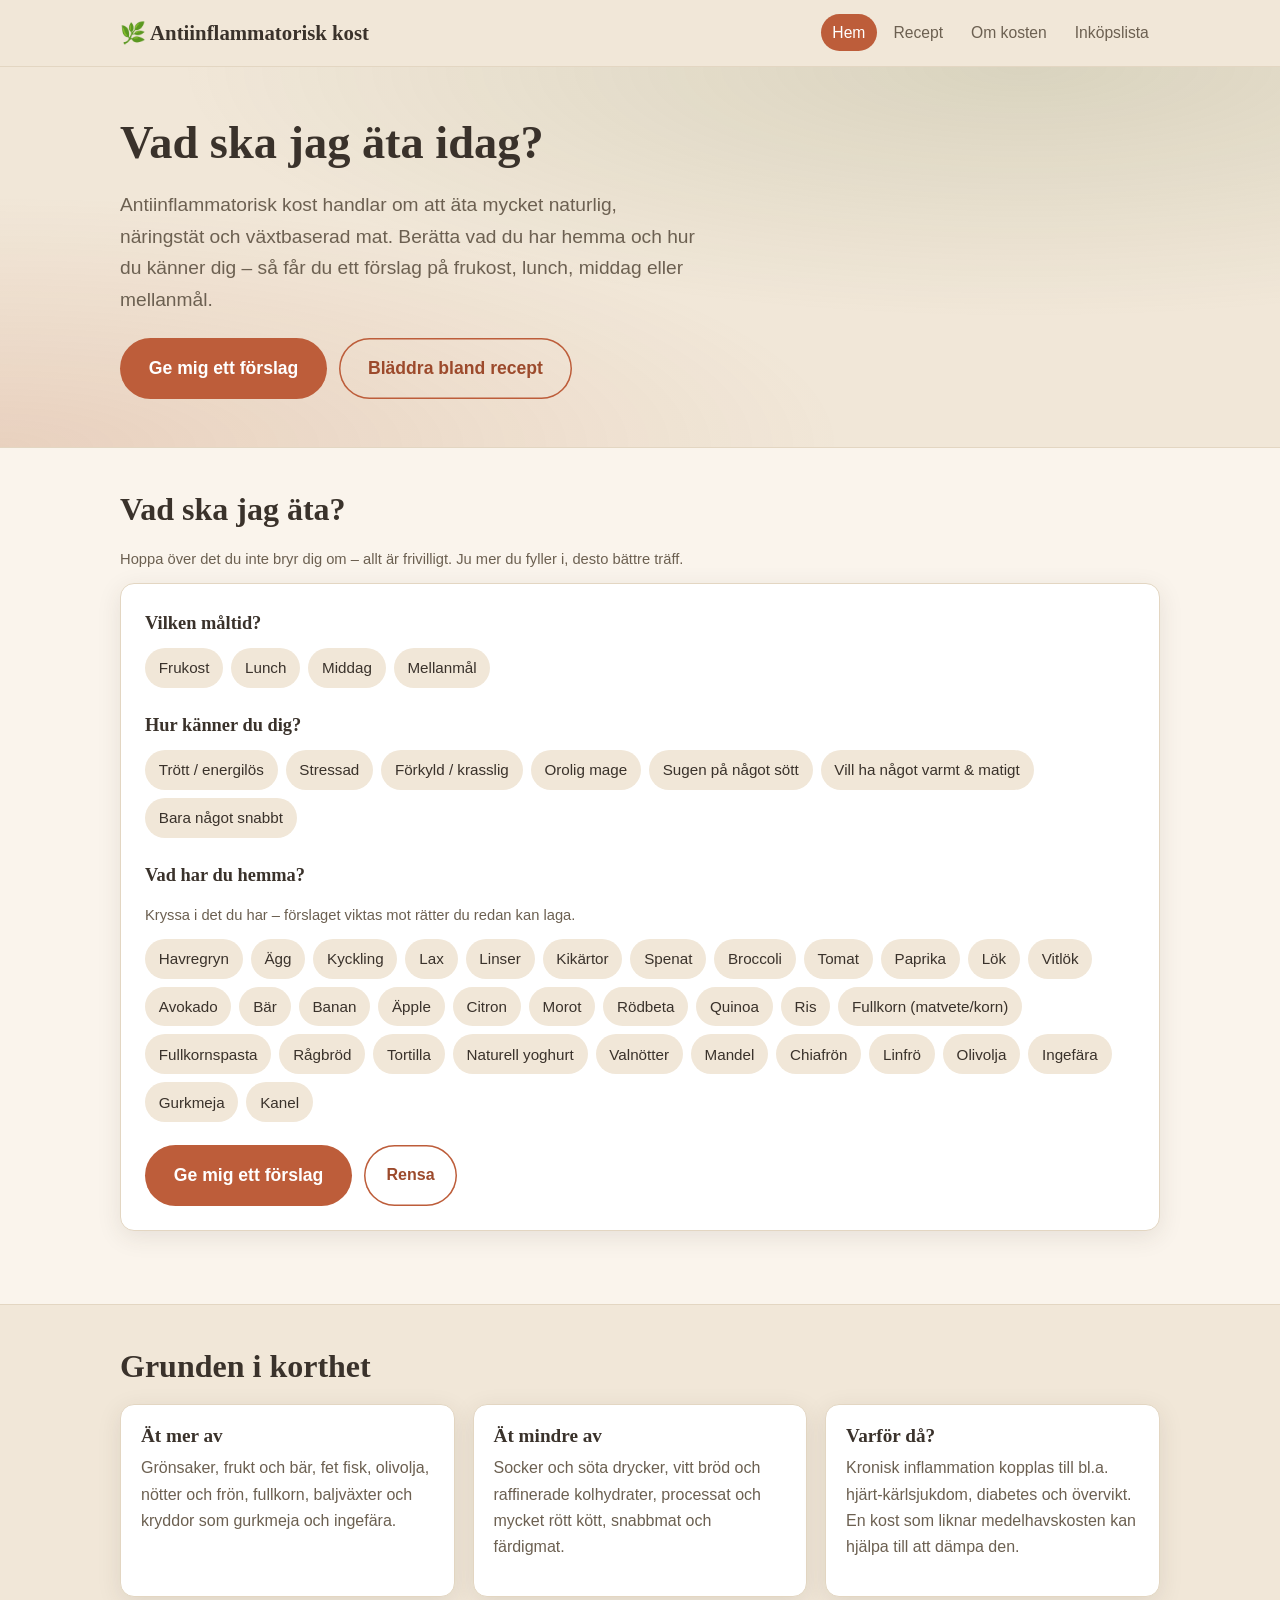
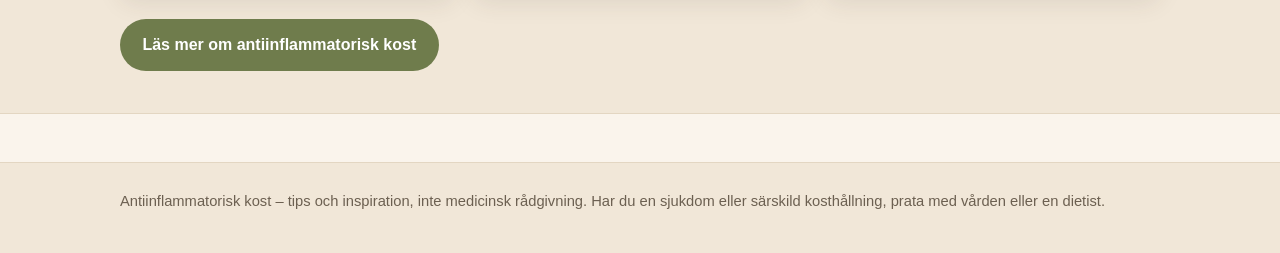
==== index.html @ 23110393 "Mängder per ingrediens + portionsväljare som räknar om allt - Recepten har nu mängd och enhet per in" ====
<!DOCTYPE html>
<html lang="sv">
<head>
  <meta charset="UTF-8">
  <meta name="viewport" content="width=device-width, initial-scale=1">
  <title>Antiinflammatorisk kost – tips på frukost, lunch, middag & mellanmål</title>
  <meta name="description" content="Kort fakta om antiinflammatorisk mat plus snabba förslag på vad du ska äta utifrån vad du har hemma och hur du känner dig.">
  <link rel="stylesheet" href="css/style.css">
</head>
<body>

  <header class="site-header">
    <div class="wrap">
      <a class="brand" href="index.html"><span class="leaf">🌿</span> Antiinflammatorisk kost</a>
      <nav class="site-nav">
        <a data-page="hem" href="index.html">Hem</a>
        <a data-page="recept" href="recept.html">Recept</a>
        <a data-page="om" href="om-kosten.html">Om kosten</a>
        <a data-page="inkop" href="inkopslista.html">Inköpslista<span data-cart-badge></span></a>
      </nav>
    </div>
  </header>

  <section class="hero">
    <div class="wrap">
      <h1>Vad ska jag äta idag?</h1>
      <p class="lead">Antiinflammatorisk kost handlar om att äta mycket naturlig, näringstät och växtbaserad mat. Berätta vad du har hemma och hur du känner dig – så får du ett förslag på frukost, lunch, middag eller mellanmål.</p>
      <div class="btn-row">
        <a class="btn btn-primary btn-lg" href="#valj">Ge mig ett förslag</a>
        <a class="btn btn-ghost btn-lg" href="recept.html">Bläddra bland recept</a>
      </div>
    </div>
  </section>

  <section class="section" id="valj">
    <div class="wrap">
      <h2 class="mt-0">Vad ska jag äta?</h2>
      <p class="help">Hoppa över det du inte bryr dig om – allt är frivilligt. Ju mer du fyller i, desto bättre träff.</p>

      <form class="picker" id="forslag-form" onsubmit="return false;">
        <fieldset>
          <legend>Vilken måltid?</legend>
          <div class="chips" id="pick-meals"></div>
        </fieldset>

        <fieldset>
          <legend>Hur känner du dig?</legend>
          <div class="chips" id="pick-moods"></div>
        </fieldset>

        <fieldset>
          <legend>Vad har du hemma?</legend>
          <p class="help">Kryssa i det du har – förslaget viktas mot rätter du redan kan laga.</p>
          <div class="chips" id="pick-foods"></div>
        </fieldset>

        <div class="btn-row">
          <button type="button" class="btn btn-primary btn-lg" id="forslag-go">Ge mig ett förslag</button>
          <button type="button" class="btn btn-ghost" id="forslag-clear">Rensa</button>
        </div>
      </form>

      <div class="result" id="forslag-result"></div>
    </div>
  </section>

  <section class="section tint">
    <div class="wrap">
      <h2 class="mt-0">Grunden i korthet</h2>
      <div class="card-grid">
        <article class="card">
          <h3>Ät mer av</h3>
          <p class="desc">Grönsaker, frukt och bär, fet fisk, olivolja, nötter och frön, fullkorn, baljväxter och kryddor som gurkmeja och ingefära.</p>
        </article>
        <article class="card">
          <h3>Ät mindre av</h3>
          <p class="desc">Socker och söta drycker, vitt bröd och raffinerade kolhydrater, processat och mycket rött kött, snabbmat och färdigmat.</p>
        </article>
        <article class="card">
          <h3>Varför då?</h3>
          <p class="desc">Kronisk inflammation kopplas till bl.a. hjärt-kärlsjukdom, diabetes och övervikt. En kost som liknar medelhavskosten kan hjälpa till att dämpa den.</p>
        </article>
      </div>
      <div class="btn-row">
        <a class="btn btn-secondary" href="om-kosten.html">Läs mer om antiinflammatorisk kost</a>
      </div>
    </div>
  </section>

  <footer class="site-footer">
    <div class="wrap">
      <p>Antiinflammatorisk kost – tips och inspiration, inte medicinsk rådgivning. Har du en sjukdom eller särskild kosthållning, prata med vården eller en dietist.</p>
    </div>
  </footer>

  <script src="data/recept.js"></script>
  <script src="js/labels.js"></script>
  <script src="js/ui.js"></script>
  <script src="js/store.js"></script>
  <script src="js/forslag.js"></script>
  <script>window.markNav("hem");</script>
</body>
</html>
---- css/style.css ----
/* ============================================================
   Antiinflammatorisk kost – stilmall
   Varm & jordnära färgpalett. Ändra färgerna i :root nedan.
   ============================================================ */

:root {
  --bg:        #faf4ec;   /* varm off-white bakgrund */
  --surface:   #ffffff;   /* kort och rutor */
  --surface-2: #f1e7d8;   /* beige accentyta */
  --ink:       #3a322b;   /* mörkbrun text */
  --ink-soft:  #6c6051;   /* dämpad text */
  --terracotta:#bd5d3a;   /* huvudaccent */
  --terracotta-dark:#9c4a2c;
  --olive:     #6f7c4c;   /* sekundär accent */
  --olive-dark:#566036;
  --line:      #e3d6c2;   /* tunna linjer */
  --shadow:    0 6px 24px rgba(58, 50, 43, 0.10);
  --radius:    14px;
  --maxw:      1080px;
  --serif: "Iowan Old Style", "Palatino Linotype", Palatino, Georgia, "Times New Roman", serif;
  --sans: -apple-system, BlinkMacSystemFont, "Segoe UI", Roboto, Helvetica, Arial, sans-serif;
}

* { box-sizing: border-box; }

html, body { margin: 0; padding: 0; }

body {
  background: var(--bg);
  color: var(--ink);
  font-family: var(--sans);
  line-height: 1.65;
  -webkit-font-smoothing: antialiased;
}

h1, h2, h3 { font-family: var(--serif); line-height: 1.2; font-weight: 600; }
h1 { font-size: clamp(2rem, 4vw, 2.9rem); margin: 0 0 .4em; }
h2 { font-size: clamp(1.5rem, 3vw, 2rem); margin: 1.8em 0 .6em; }
h3 { font-size: 1.2rem; margin: 1.4em 0 .4em; }

a { color: var(--terracotta-dark); }

p { margin: 0 0 1em; }

.wrap { max-width: var(--maxw); margin: 0 auto; padding: 0 1.25rem; }

/* ---------- Header / nav ---------- */
.site-header {
  background: var(--surface-2);
  border-bottom: 1px solid var(--line);
}
.site-header .wrap {
  display: flex; align-items: center; justify-content: space-between;
  gap: 1rem; padding-top: .9rem; padding-bottom: .9rem; flex-wrap: wrap;
}
.brand {
  font-family: var(--serif); font-size: 1.3rem; font-weight: 600;
  color: var(--ink); text-decoration: none; white-space: nowrap;
}
.brand .leaf { color: var(--olive); }
.site-nav { display: flex; gap: .35rem; flex-wrap: wrap; }
.site-nav a {
  text-decoration: none; color: var(--ink-soft);
  padding: .35rem .7rem; border-radius: 999px; font-size: .98rem;
}
.site-nav a:hover { background: rgba(189, 93, 58, 0.10); color: var(--terracotta-dark); }
.site-nav a.active { background: var(--terracotta); color: #fff; }

/* ---------- Hero ---------- */
.hero {
  background:
    radial-gradient(120% 120% at 80% 0%, rgba(111,124,76,0.18), transparent 55%),
    radial-gradient(120% 120% at 0% 100%, rgba(189,93,58,0.16), transparent 55%),
    var(--surface-2);
  border-bottom: 1px solid var(--line);
}
.hero .wrap { padding-top: 3rem; padding-bottom: 3rem; }
.hero p.lead { font-size: 1.2rem; color: var(--ink-soft); max-width: 36rem; }

/* ---------- Buttons ---------- */
.btn {
  display: inline-block; cursor: pointer; border: none;
  font: inherit; font-weight: 600; text-decoration: none;
  padding: .8rem 1.4rem; border-radius: 999px;
  transition: transform .05s ease, background .15s ease;
}
.btn:active { transform: translateY(1px); }
.btn-primary { background: var(--terracotta); color: #fff; }
.btn-primary:hover { background: var(--terracotta-dark); }
.btn-secondary { background: var(--olive); color: #fff; }
.btn-secondary:hover { background: var(--olive-dark); }
.btn-ghost { background: transparent; color: var(--terracotta-dark); box-shadow: inset 0 0 0 1.5px var(--terracotta); }
.btn-ghost:hover { background: rgba(189,93,58,0.08); }
.btn-lg { padding: 1rem 1.8rem; font-size: 1.1rem; }
.btn-row { display: flex; gap: .75rem; flex-wrap: wrap; margin-top: 1.4rem; }

/* ---------- Cards / grid ---------- */
.section { padding: 2.6rem 0; }
.section.tint { background: var(--surface-2); border-top: 1px solid var(--line); border-bottom: 1px solid var(--line); }

.card-grid {
  display: grid; gap: 1.1rem;
  grid-template-columns: repeat(auto-fill, minmax(260px, 1fr));
}
.card {
  background: var(--surface); border: 1px solid var(--line);
  border-radius: var(--radius); box-shadow: var(--shadow);
  padding: 1.2rem 1.25rem; display: flex; flex-direction: column;
}
.card h3 { margin-top: 0; }
.card .desc { color: var(--ink-soft); flex: 1; }

.meta { display: flex; flex-wrap: wrap; gap: .4rem; margin: .5rem 0 .2rem; }
.tag {
  font-size: .78rem; padding: .15rem .55rem; border-radius: 999px;
  background: var(--surface-2); color: var(--ink-soft); white-space: nowrap;
}
.tag.meal { background: rgba(111,124,76,0.16); color: var(--olive-dark); }
.tag.time { background: rgba(189,93,58,0.12); color: var(--terracotta-dark); }
.tag.plus { background: #eef3e4; color: var(--olive-dark); }
.tag.warn { background: #f6e3da; color: var(--terracotta-dark); }

/* ---------- "Vad ska jag äta?" formulär ---------- */
.picker { background: var(--surface); border: 1px solid var(--line); border-radius: var(--radius); box-shadow: var(--shadow); padding: 1.5rem; }
.picker fieldset { border: none; margin: 0 0 1.4rem; padding: 0; }
.picker legend { font-family: var(--serif); font-size: 1.15rem; font-weight: 600; margin-bottom: .6rem; padding: 0; }
.chips { display: flex; flex-wrap: wrap; gap: .5rem; }
.chip {
  position: relative; display: inline-flex; align-items: center;
  padding: .4rem .8rem; border-radius: 999px; cursor: pointer;
  background: var(--surface-2); color: var(--ink); font-size: .95rem;
  border: 1.5px solid transparent; user-select: none;
}
.chip:hover { border-color: var(--line); }
.chip input { position: absolute; opacity: 0; width: 0; height: 0; }
.chip.is-checked { background: var(--terracotta); color: #fff; }
.chip.is-checked.olive { background: var(--olive); }
.help { color: var(--ink-soft); font-size: .92rem; margin: .2rem 0 .7rem; }

/* ---------- Resultat ---------- */
.result { margin-top: 2rem; }
.result-hero {
  background: var(--surface); border: 1px solid var(--line);
  border-left: 6px solid var(--terracotta);
  border-radius: var(--radius); box-shadow: var(--shadow);
  padding: 1.5rem;
}
.result-hero .eyebrow { text-transform: uppercase; letter-spacing: .08em; font-size: .8rem; color: var(--terracotta-dark); font-weight: 700; }
.result-hero h2 { margin: .2rem 0 .4rem; }
.steps { padding-left: 1.2rem; margin: .8rem 0 0; }
.steps li { margin-bottom: .35rem; }
.alts { margin-top: 1.6rem; }

/* ---------- Filterbar ---------- */
.filterbar { display: flex; flex-wrap: wrap; gap: 1.4rem; align-items: flex-start; margin-bottom: 1.6rem; }
.filterbar .group { display: flex; flex-direction: column; gap: .4rem; }
.filterbar .group > span { font-size: .82rem; text-transform: uppercase; letter-spacing: .06em; color: var(--ink-soft); }
.count { color: var(--ink-soft); margin-bottom: 1rem; }

/* ---------- Fakta-sida ---------- */
.prose { max-width: 46rem; }
.prose ul { padding-left: 1.2rem; }
.prose li { margin-bottom: .3rem; }
.callout {
  background: var(--surface-2); border: 1px dashed var(--line);
  border-radius: var(--radius); padding: 1.2rem 1.3rem; margin: 1.6rem 0;
}
.callout strong { color: var(--terracotta-dark); }

.foodgroups { display: grid; gap: 1.1rem; grid-template-columns: repeat(auto-fill, minmax(240px, 1fr)); margin-top: 1rem; }
.foodgroups .card h3 { color: var(--olive-dark); }
.avoid { border-left: 6px solid var(--terracotta); }

/* ---------- Footer ---------- */
.site-footer {
  margin-top: 3rem; background: var(--surface-2);
  border-top: 1px solid var(--line); color: var(--ink-soft);
  font-size: .92rem;
}
.site-footer .wrap { padding-top: 1.6rem; padding-bottom: 1.6rem; }

/* ---------- Portionsväljare ---------- */
.ingr-head {
  display: flex; align-items: center; justify-content: space-between;
  gap: .8rem; flex-wrap: wrap; margin: 1.1rem 0 .4rem;
}
.ingr-head > strong, .block-title { font-family: var(--serif); font-size: 1.1rem; }
.block-title { display: block; margin: 1.1rem 0 .3rem; }
.stepper {
  display: inline-flex; align-items: center; gap: .1rem;
  background: var(--surface-2); border: 1px solid var(--line); border-radius: 999px; padding: .15rem;
}
.step-btn {
  border: none; background: var(--surface); color: var(--terracotta-dark);
  width: 1.9rem; height: 1.9rem; border-radius: 999px; cursor: pointer;
  font-size: 1.15rem; line-height: 1; font-weight: 700;
  display: inline-flex; align-items: center; justify-content: center;
}
.step-btn:hover { background: var(--terracotta); color: #fff; }
.step-val { padding: 0 .7rem; font-size: .92rem; white-space: nowrap; min-width: 4.7rem; text-align: center; }

/* ---------- Ingredienslista på kort ---------- */
.ingr-list { list-style: none; padding: 0; margin: .2rem 0 0; }
.ingr-list li { padding: .18rem 0; border-bottom: 1px dotted var(--line); }
.ingr-list li:last-child { border-bottom: none; }
.ingr-amt { font-weight: 600; color: var(--terracotta-dark); }
.ingr-list li.have { color: var(--ink-soft); }
.have-mark { font-size: .82rem; color: var(--olive-dark); }

/* ---------- Inköpslista: knapp på kort ---------- */
.cart-toggle { margin-top: 1rem; align-self: flex-start; }
.card .cart-toggle { width: 100%; text-align: center; }

/* ---------- Inköpslista: flytande bar längst ner ---------- */
.cartbar {
  position: sticky; bottom: 0; z-index: 20;
  background: var(--ink); color: #fff;
  box-shadow: 0 -6px 20px rgba(58,50,43,.18);
}
.cartbar .wrap {
  display: flex; align-items: center; justify-content: space-between;
  gap: 1rem; padding-top: .8rem; padding-bottom: .8rem; flex-wrap: wrap;
}
.cartbar #cartbar-text { font-weight: 600; }

/* ---------- Inköpslista: själva listan ---------- */
.shop-cat { color: var(--olive-dark); margin: 1.6rem 0 .4rem; }
.shop-list { list-style: none; padding: 0; margin: 0; }
.shop-item {
  display: flex; align-items: baseline; gap: .6rem; flex-wrap: wrap;
  padding: .5rem 0; border-bottom: 1px solid var(--line);
}
.shop-item label { display: inline-flex; align-items: baseline; gap: .55rem; cursor: pointer; }
.shop-item input { width: 1.05rem; height: 1.05rem; accent-color: var(--olive); }
.shop-name { font-size: 1.05rem; }
.shop-src { font-size: .85rem; color: var(--ink-soft); }
.shop-item.done .shop-name { text-decoration: line-through; color: var(--ink-soft); }
.shop-item.done { opacity: .6; }

/* ---------- Småsaker ---------- */
.hidden { display: none !important; }
.center { text-align: center; }
.mt-0 { margin-top: 0; }
.disclaimer { font-size: .85rem; color: var(--ink-soft); }

/* ---------- Utskrift ---------- */
@media print {
  .site-header, .site-footer, .hero, .cartbar, .no-print,
  .cart-toggle, .stepper, details summary { display: none !important; }
  body { background: #fff; color: #000; }
  .section { padding: 0; }
  .card { box-shadow: none; border: 1px solid #bbb; break-inside: avoid; }
  .card-grid { display: block; }
  .card { margin-bottom: .8rem; }
  .ingr-amt, .shop-name { color: #000; }
  a { color: #000; text-decoration: none; }
}
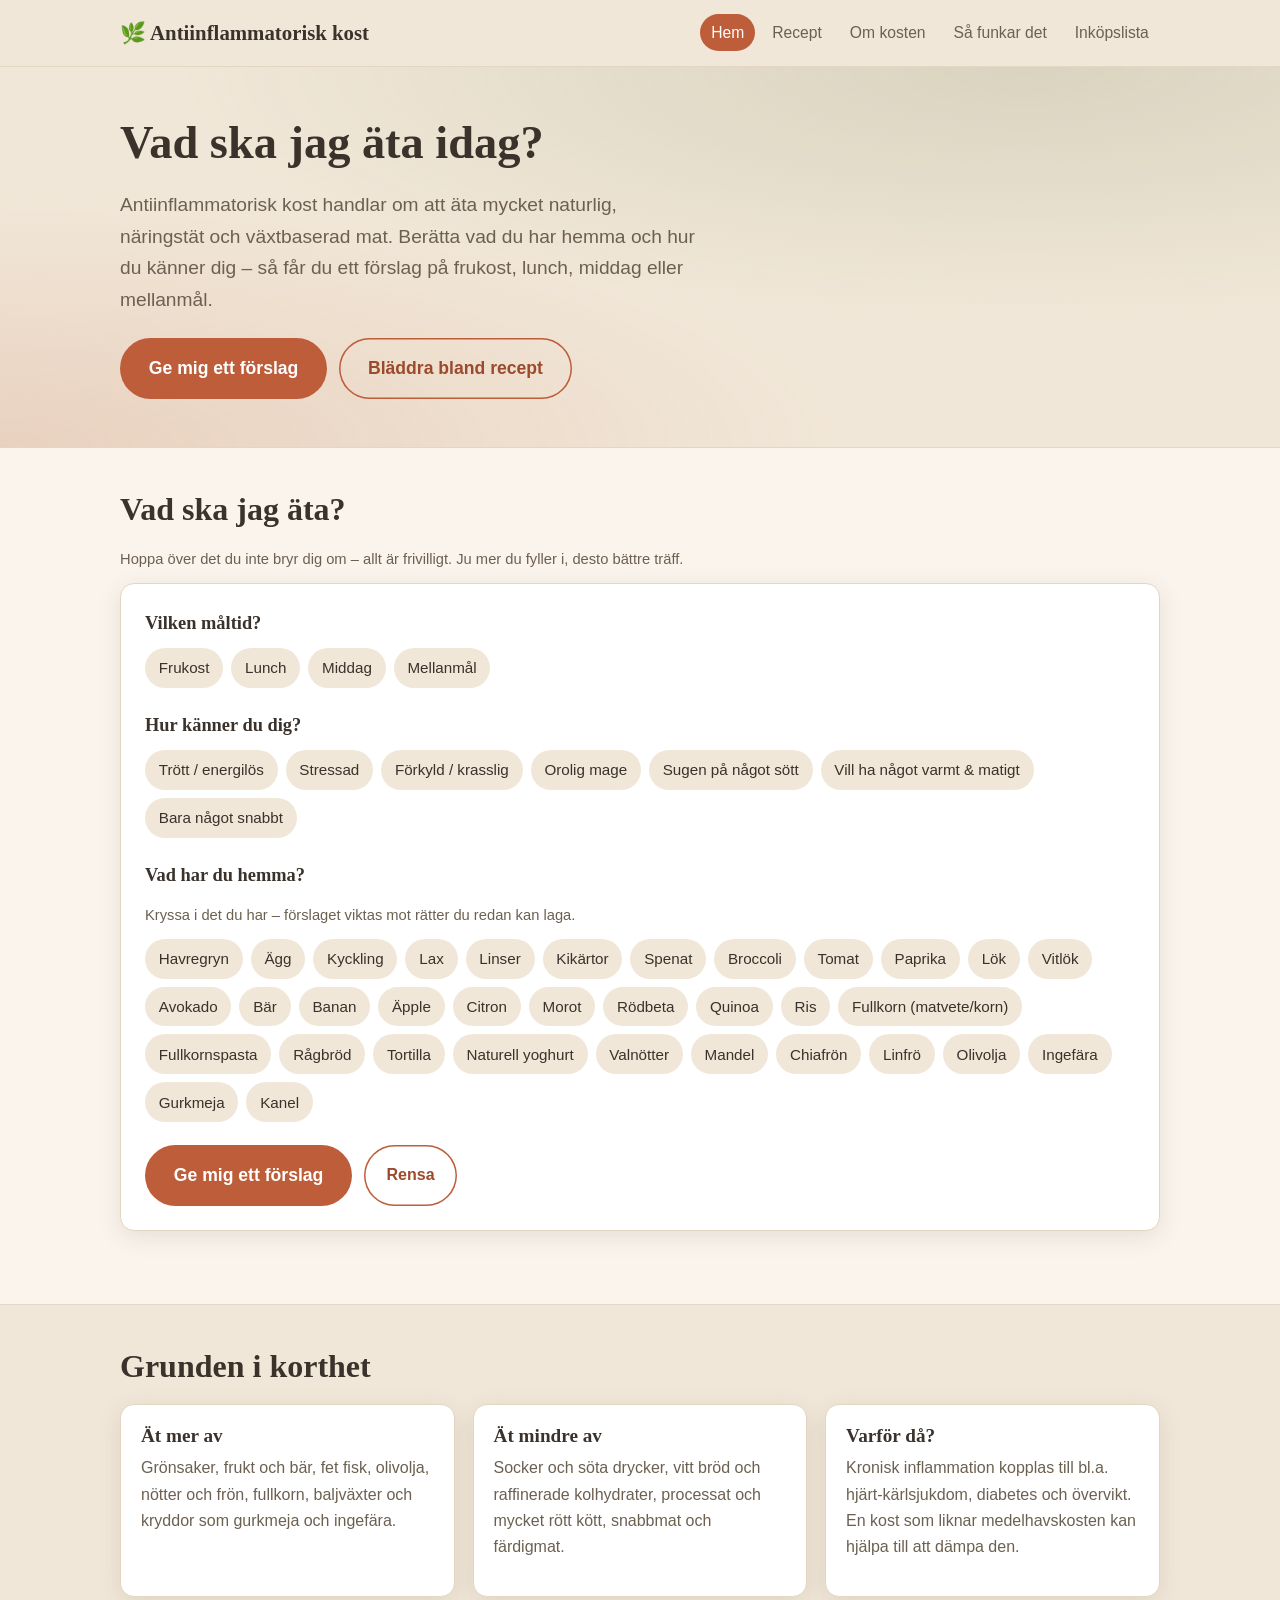
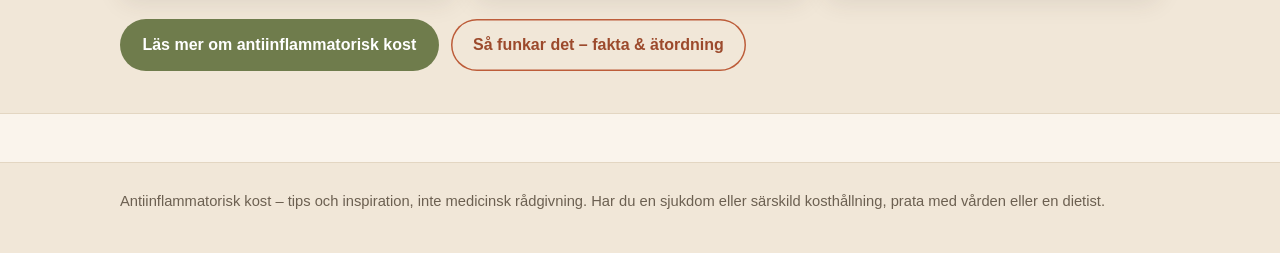
==== commit 2b3827c4: "Egen faktasida (fakta.html) med dragspel + avsnitt om ätordning - Flyttar faktadelen om inflammation" ====
--- a/index.html
+++ b/index.html
@@ -16,6 +16,7 @@
         <a data-page="hem" href="index.html">Hem</a>
         <a data-page="recept" href="recept.html">Recept</a>
         <a data-page="om" href="om-kosten.html">Om kosten</a>
+        <a data-page="fakta" href="fakta.html">Så funkar det</a>
         <a data-page="inkop" href="inkopslista.html">Inköpslista<span data-cart-badge></span></a>
       </nav>
     </div>
@@ -83,6 +84,7 @@
       </div>
       <div class="btn-row">
         <a class="btn btn-secondary" href="om-kosten.html">Läs mer om antiinflammatorisk kost</a>
+        <a class="btn btn-ghost" href="fakta.html">Så funkar det – fakta &amp; ätordning</a>
       </div>
     </div>
   </section>
--- a/css/style.css
+++ b/css/style.css
@@ -167,6 +167,61 @@
 }
 .callout strong { color: var(--terracotta-dark); }
 
+/* details / summary (faktaruta, "så här gör du") */
+.prose details, details.factbox { margin: 1.4rem 0; }
+details > summary {
+  cursor: pointer; font-weight: 600; color: var(--terracotta-dark);
+  list-style-position: inside;
+}
+details.factbox {
+  background: var(--surface); border: 1px solid var(--line);
+  border-radius: var(--radius); padding: 1rem 1.2rem; box-shadow: var(--shadow);
+}
+.deflist { margin: .8rem 0 0; }
+.deflist dt { font-weight: 600; margin-top: .7rem; }
+.deflist dd { margin: 0 0 .2rem; color: var(--ink-soft); }
+.prose h3 { color: var(--olive-dark); }
+
+/* Dragspel (klickbara faktadelar) */
+.accordion { margin: 1.2rem 0 1.8rem; }
+.accordion .accordion-item {
+  background: var(--surface); border: 1px solid var(--line);
+  border-radius: var(--radius); box-shadow: var(--shadow);
+  margin: 0 0 .7rem; overflow: hidden;
+}
+.accordion-item > summary {
+  display: block; list-style: none; cursor: pointer;
+  padding: .9rem 1.1rem; padding-right: 2.4rem; position: relative;
+  font-family: var(--serif); font-size: 1.12rem; font-weight: 600; color: var(--ink);
+}
+.accordion-item > summary::-webkit-details-marker { display: none; }
+.accordion-item > summary::after {
+  content: "+"; position: absolute; right: 1.1rem; top: 50%; transform: translateY(-50%);
+  font-size: 1.4rem; line-height: 1; color: var(--terracotta-dark); font-weight: 400;
+}
+.accordion-item[open] > summary::after { content: "–"; }
+.accordion-item > summary:hover { background: rgba(189,93,58,0.06); }
+.accordion-item[open] > summary { border-bottom: 1px solid var(--line); color: var(--terracotta-dark); }
+.acc-body { padding: .6rem 1.1rem 1rem; }
+.acc-body > :first-child { margin-top: .5rem; }
+.acc-body > :last-child { margin-bottom: 0; }
+
+/* "Ät i rätt ordning" – numrerade steg */
+.order-steps { list-style: none; counter-reset: none; padding: 0; margin: 1.2rem 0 1.4rem; }
+.order-steps > li {
+  display: flex; gap: 1rem; align-items: flex-start;
+  background: var(--surface); border: 1px solid var(--line);
+  border-left: 6px solid var(--olive); border-radius: var(--radius);
+  box-shadow: var(--shadow); padding: 1rem 1.2rem; margin-bottom: .7rem;
+}
+.order-num {
+  flex: 0 0 auto; width: 2.1rem; height: 2.1rem; border-radius: 999px;
+  background: var(--olive); color: #fff; font-family: var(--serif); font-weight: 700;
+  display: inline-flex; align-items: center; justify-content: center; font-size: 1.1rem;
+}
+.order-steps strong { display: block; margin-bottom: .15rem; }
+.order-steps p { margin: 0; color: var(--ink-soft); }
+
 .foodgroups { display: grid; gap: 1.1rem; grid-template-columns: repeat(auto-fill, minmax(240px, 1fr)); margin-top: 1rem; }
 .foodgroups .card h3 { color: var(--olive-dark); }
 .avoid { border-left: 6px solid var(--terracotta); }
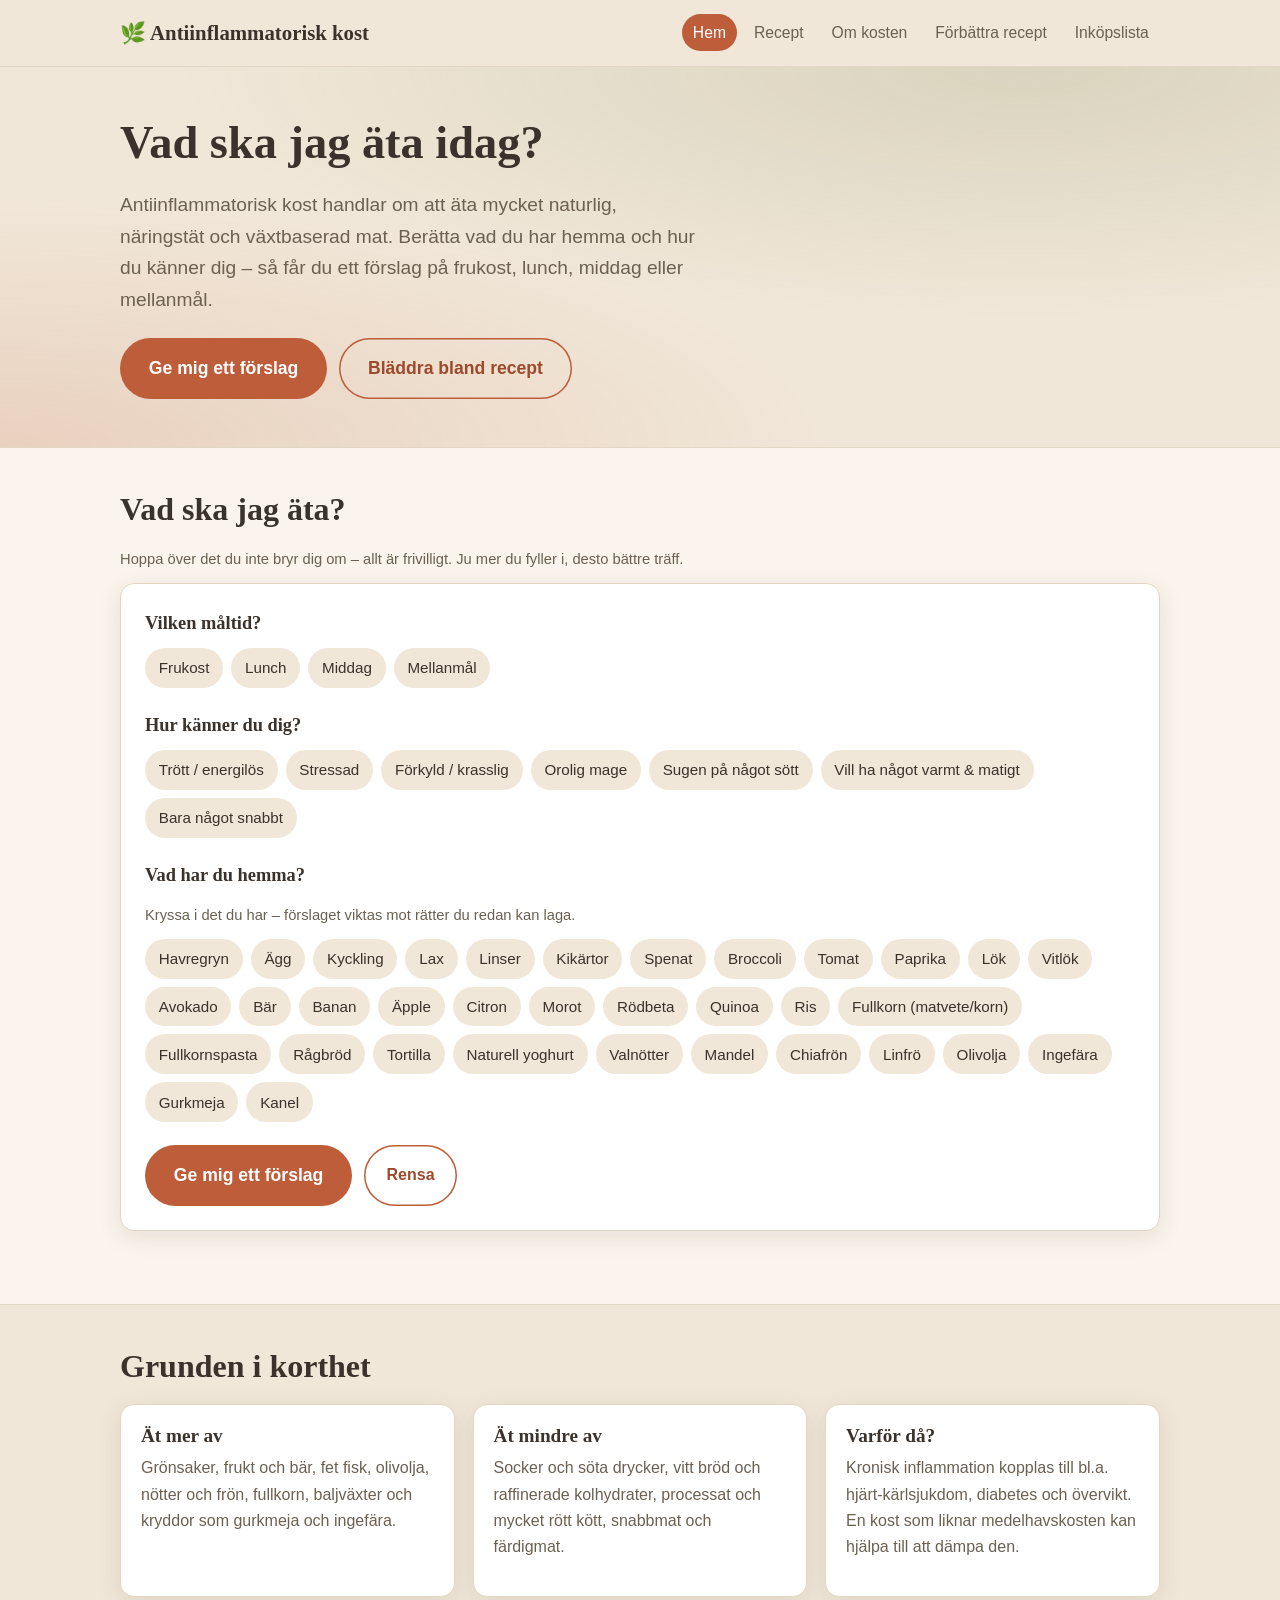
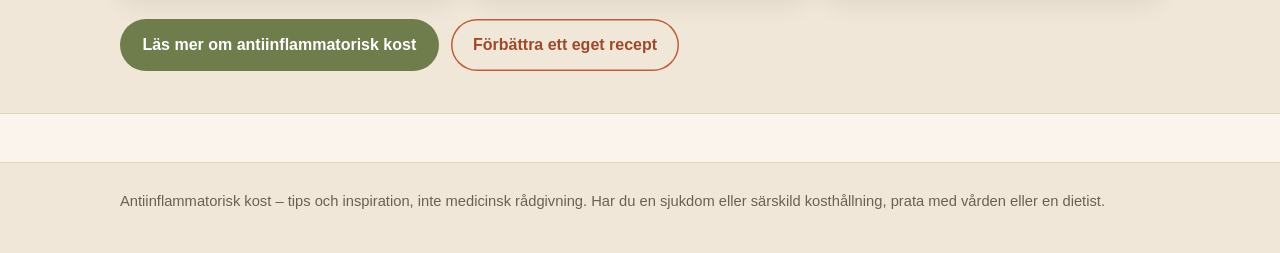
==== commit b761b39d: "Lägg till "Förbättra ett recept" + egna recept i systemet - Ny sida forbattra.html: mata in en rätt " ====
--- a/index.html
+++ b/index.html
@@ -16,7 +16,7 @@
         <a data-page="hem" href="index.html">Hem</a>
         <a data-page="recept" href="recept.html">Recept</a>
         <a data-page="om" href="om-kosten.html">Om kosten</a>
-        <a data-page="fakta" href="fakta.html">Så funkar det</a>
+        <a data-page="forbattra" href="forbattra.html">Förbättra recept</a>
         <a data-page="inkop" href="inkopslista.html">Inköpslista<span data-cart-badge></span></a>
       </nav>
     </div>
@@ -84,7 +84,7 @@
       </div>
       <div class="btn-row">
         <a class="btn btn-secondary" href="om-kosten.html">Läs mer om antiinflammatorisk kost</a>
-        <a class="btn btn-ghost" href="fakta.html">Så funkar det – fakta &amp; ätordning</a>
+        <a class="btn btn-ghost" href="forbattra.html">Förbättra ett eget recept</a>
       </div>
     </div>
   </section>
@@ -99,6 +99,7 @@
   <script src="js/labels.js"></script>
   <script src="js/ui.js"></script>
   <script src="js/store.js"></script>
+  <script src="js/myrecipes.js"></script>
   <script src="js/forslag.js"></script>
   <script>window.markNav("hem");</script>
 </body>
--- a/css/style.css
+++ b/css/style.css
@@ -298,6 +298,71 @@
 .mt-0 { margin-top: 0; }
 .disclaimer { font-size: .85rem; color: var(--ink-soft); }
 
+/* ---------- Egna recept ---------- */
+.tag.own { background: var(--terracotta); color: #fff; }
+.card-egen { border-left: 6px solid var(--terracotta); }
+.own-actions { margin-top: .6rem; gap: .5rem; }
+.own-actions .btn { padding: .5rem 1rem; }
+
+/* ---------- "På den här sidan"-länkrad ---------- */
+.onpage-nav { font-size: .95rem; color: var(--ink-soft); background: var(--surface-2); border: 1px solid var(--line); border-radius: 999px; padding: .5rem 1rem; display: inline-block; }
+.onpage-nav a { white-space: nowrap; }
+
+/* ---------- Förbättra ett recept: formulär ---------- */
+.fb-block {
+  border: 1px solid var(--line); border-radius: var(--radius);
+  background: var(--surface); box-shadow: var(--shadow);
+  padding: 1.2rem 1.3rem; margin: 0 0 1.4rem;
+}
+.fb-block legend { font-family: var(--serif); font-size: 1.2rem; font-weight: 600; padding: 0 .4rem; color: var(--terracotta-dark); }
+.fb-grid { display: grid; gap: 1rem; grid-template-columns: repeat(auto-fit, minmax(180px, 1fr)); }
+.fb-field { display: flex; flex-direction: column; gap: .35rem; }
+.fb-field > span { font-size: .9rem; color: var(--ink-soft); }
+.fb-field.fb-wide { grid-column: 1 / -1; }
+.fb-block input[type="text"], .fb-block input[type="number"], .fb-block textarea, .fb-skicka-text {
+  font: inherit; padding: .55rem .7rem; border: 1px solid var(--line); border-radius: 10px;
+  background: var(--bg); color: var(--ink); width: 100%;
+}
+.fb-block textarea, .fb-skicka-text { resize: vertical; }
+.fb-block input:focus, .fb-block textarea:focus, .fb-skicka-text:focus { outline: 2px solid var(--terracotta); outline-offset: 1px; }
+
+/* ingrediensrader */
+.ingr-rows { display: flex; flex-direction: column; gap: .5rem; }
+.ingr-row { display: flex; gap: .5rem; align-items: center; }
+.ingr-row .in-mangd { width: 5rem; flex: 0 0 5rem; }
+.ingr-row .in-enhet { flex: 0 0 6.2rem; font: inherit; padding: .5rem .4rem; border: 1px solid var(--line); border-radius: 10px; background: var(--bg); color: var(--ink); }
+.ingr-row .in-namn { flex: 1 1 auto; min-width: 8rem; }
+.ingr-row .in-rm {
+  flex: 0 0 auto; border: none; background: var(--surface-2); color: var(--ink-soft);
+  width: 2rem; height: 2rem; border-radius: 999px; cursor: pointer; font-size: 1.2rem; line-height: 1;
+}
+.ingr-row .in-rm:hover { background: #f3ddd3; color: var(--terracotta-dark); }
+@media (max-width: 520px) {
+  .ingr-row { flex-wrap: wrap; }
+  .ingr-row .in-namn { flex-basis: 100%; order: 3; }
+  .ingr-row .in-rm { order: 4; }
+}
+
+/* ---------- Förbättra: resultat ---------- */
+.fb-result { margin-top: 2.4rem; }
+.swap-list { display: grid; gap: .8rem; grid-template-columns: repeat(auto-fill, minmax(280px, 1fr)); margin-bottom: 1rem; }
+.swap-card {
+  background: var(--surface); border: 1px solid var(--line); border-left: 6px solid var(--olive);
+  border-radius: var(--radius); box-shadow: var(--shadow); padding: 1rem 1.1rem;
+}
+.swap-head { margin: 0 0 .3rem; font-size: 1.05rem; }
+.swap-from { text-decoration: line-through; color: var(--ink-soft); }
+.swap-arrow { color: var(--olive-dark); }
+.swap-to { font-weight: 600; color: var(--olive-dark); }
+.swap-why { color: var(--ink-soft); margin: .2rem 0 .7rem; font-size: .95rem; }
+
+.tip-list { display: flex; flex-direction: column; gap: .5rem; margin-bottom: 1rem; }
+.tip-row { display: flex; gap: .8rem; align-items: baseline; flex-wrap: wrap; }
+.tip-row .btn { white-space: nowrap; }
+.tip-txt { color: var(--ink-soft); font-size: .95rem; }
+
+.fb-skicka-text { margin-top: 1rem; font-size: .9rem; }
+
 /* ---------- Utskrift ---------- */
 @media print {
   .site-header, .site-footer, .hero, .cartbar, .no-print,
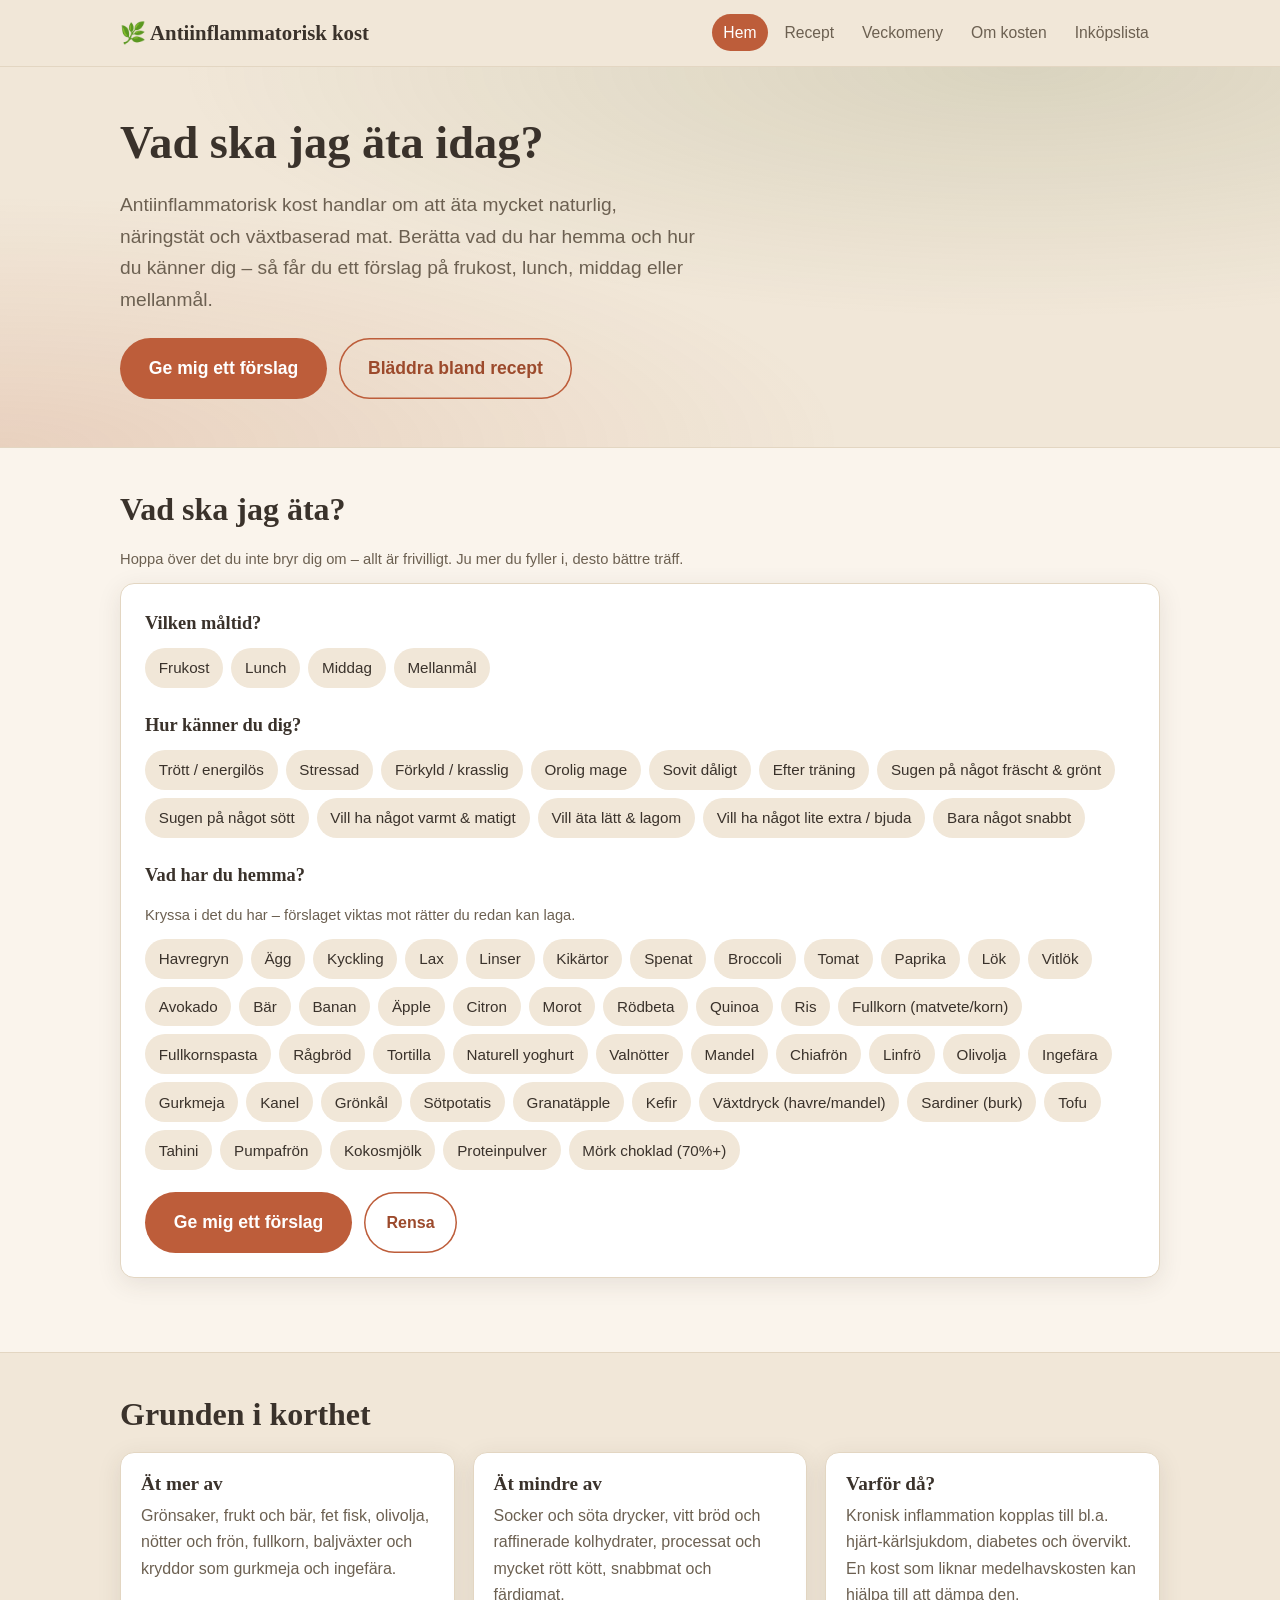
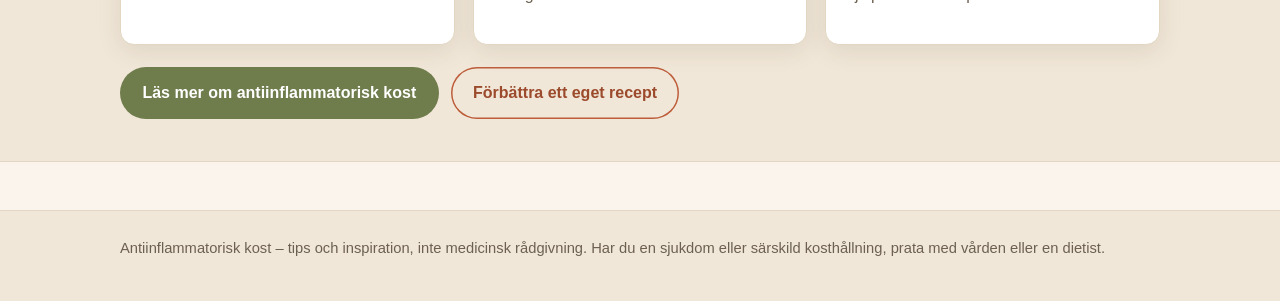
==== commit 75cddbb7: "Lägg till "Smart veckomeny" - Ny sida veckomeny.html + js/veckomeny.js: genererar en veckas matsedel" ====
--- a/index.html
+++ b/index.html
@@ -15,8 +15,8 @@
       <nav class="site-nav">
         <a data-page="hem" href="index.html">Hem</a>
         <a data-page="recept" href="recept.html">Recept</a>
+        <a data-page="veckomeny" href="veckomeny.html">Veckomeny</a>
         <a data-page="om" href="om-kosten.html">Om kosten</a>
-        <a data-page="forbattra" href="forbattra.html">Förbättra recept</a>
         <a data-page="inkop" href="inkopslista.html">Inköpslista<span data-cart-badge></span></a>
       </nav>
     </div>
--- a/css/style.css
+++ b/css/style.css
@@ -308,6 +308,10 @@
 .onpage-nav { font-size: .95rem; color: var(--ink-soft); background: var(--surface-2); border: 1px solid var(--line); border-radius: 999px; padding: .5rem 1rem; display: inline-block; }
 .onpage-nav a { white-space: nowrap; }
 
+/* ---------- Källista ---------- */
+ul.sources { padding-left: 1.2rem; margin-top: .2rem; }
+ul.sources li { margin-bottom: .4rem; }
+
 /* ---------- Förbättra ett recept: formulär ---------- */
 .fb-block {
   border: 1px solid var(--line); border-radius: var(--radius);
@@ -327,21 +331,40 @@
 .fb-block input:focus, .fb-block textarea:focus, .fb-skicka-text:focus { outline: 2px solid var(--terracotta); outline-offset: 1px; }
 
 /* ingrediensrader */
-.ingr-rows { display: flex; flex-direction: column; gap: .5rem; }
+.ingr-rows { display: flex; flex-direction: column; gap: .6rem; }
+.ingr-row-wrap { display: flex; flex-direction: column; gap: .45rem; }
 .ingr-row { display: flex; gap: .5rem; align-items: center; }
 .ingr-row .in-mangd { width: 5rem; flex: 0 0 5rem; }
 .ingr-row .in-enhet { flex: 0 0 6.2rem; font: inherit; padding: .5rem .4rem; border: 1px solid var(--line); border-radius: 10px; background: var(--bg); color: var(--ink); }
 .ingr-row .in-namn { flex: 1 1 auto; min-width: 8rem; }
+.ingr-row .in-split {
+  flex: 0 0 auto; border: 1px solid var(--line); background: var(--surface-2); color: var(--olive-dark);
+  padding: .35rem .6rem; border-radius: 999px; cursor: pointer; font: inherit; font-size: .82rem; white-space: nowrap;
+}
+.ingr-row .in-split:hover { background: #eef3e4; }
 .ingr-row .in-rm {
   flex: 0 0 auto; border: none; background: var(--surface-2); color: var(--ink-soft);
   width: 2rem; height: 2rem; border-radius: 999px; cursor: pointer; font-size: 1.2rem; line-height: 1;
 }
 .ingr-row .in-rm:hover { background: #f3ddd3; color: var(--terracotta-dark); }
-@media (max-width: 520px) {
+@media (max-width: 560px) {
   .ingr-row { flex-wrap: wrap; }
   .ingr-row .in-namn { flex-basis: 100%; order: 3; }
-  .ingr-row .in-rm { order: 4; }
-}
+  .ingr-row .in-split { order: 4; }
+  .ingr-row .in-rm { order: 5; }
+}
+
+/* "byt ut en del"-panel */
+.split-panel {
+  background: var(--surface-2); border: 1px dashed var(--line); border-radius: 12px;
+  padding: .8rem 1rem; margin-left: 1rem;
+}
+.split-panel .help { margin: .2rem 0; }
+.split-keep-row { display: flex; align-items: center; gap: .6rem; flex-wrap: wrap; margin: .4rem 0; }
+.split-keep-row input[type="range"] { flex: 1 1 12rem; max-width: 22rem; accent-color: var(--olive); }
+.split-keep { font-weight: 600; color: var(--olive-dark); white-space: nowrap; }
+.split-namn { font: inherit; padding: .5rem .7rem; border: 1px solid var(--line); border-radius: 10px; background: var(--bg); color: var(--ink); width: 100%; max-width: 24rem; margin-top: .4rem; }
+.split-why { font-style: italic; }
 
 /* ---------- Förbättra: resultat ---------- */
 .fb-result { margin-top: 2.4rem; }
@@ -362,6 +385,28 @@
 .tip-txt { color: var(--ink-soft); font-size: .95rem; }
 
 .fb-skicka-text { margin-top: 1rem; font-size: .9rem; }
+
+/* ---------- Veckomeny ---------- */
+.week-grid {
+  display: grid; gap: .8rem; margin: 1.6rem 0;
+  grid-template-columns: repeat(auto-fit, minmax(190px, 1fr));
+}
+.day-card {
+  background: var(--surface); border: 1px solid var(--line);
+  border-radius: var(--radius); box-shadow: var(--shadow);
+  padding: .9rem 1rem; display: flex; flex-direction: column; gap: .7rem;
+}
+.day-card.weekend { background: var(--surface-2); }
+.day-name { margin: 0; font-size: 1.1rem; color: var(--terracotta-dark); }
+.meal-slot {
+  border-top: 1px solid var(--line); padding-top: .55rem;
+  display: flex; flex-direction: column; gap: .3rem;
+}
+.meal-slot:first-of-type { border-top: none; padding-top: 0; }
+.meal-name { font-family: var(--serif); font-size: 1.02rem; }
+.leftover-note { margin: 0; color: var(--olive-dark); font-style: italic; }
+.slot-actions { gap: .35rem; margin-top: .15rem; }
+.slot-actions .btn { padding: .3rem .65rem; font-size: .82rem; }
 
 /* ---------- Utskrift ---------- */
 @media print {
@@ -370,8 +415,8 @@
   body { background: #fff; color: #000; }
   .section { padding: 0; }
   .card { box-shadow: none; border: 1px solid #bbb; break-inside: avoid; }
-  .card-grid { display: block; }
-  .card { margin-bottom: .8rem; }
+  .card-grid, .week-grid { display: block; }
+  .card, .day-card { margin-bottom: .8rem; break-inside: avoid; box-shadow: none; border: 1px solid #bbb; background: #fff; }
   .ingr-amt, .shop-name { color: #000; }
   a { color: #000; text-decoration: none; }
 }
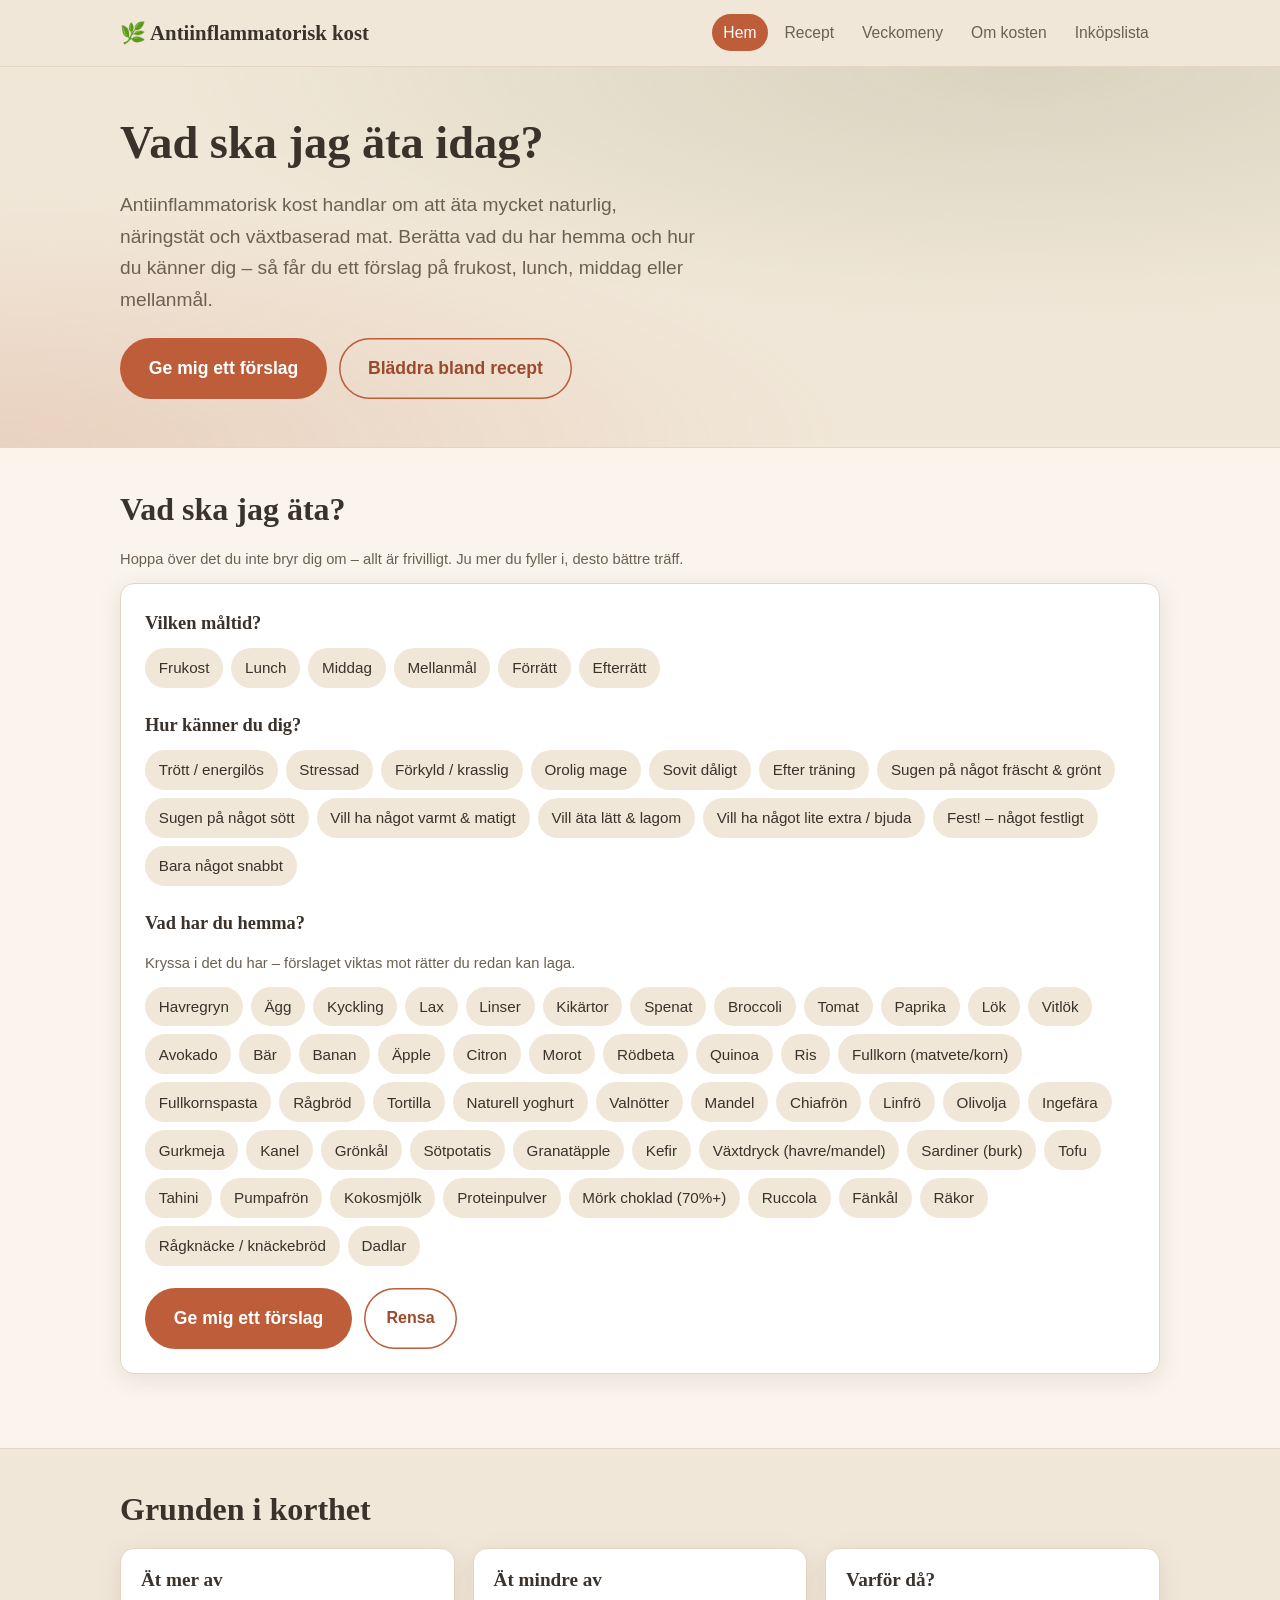
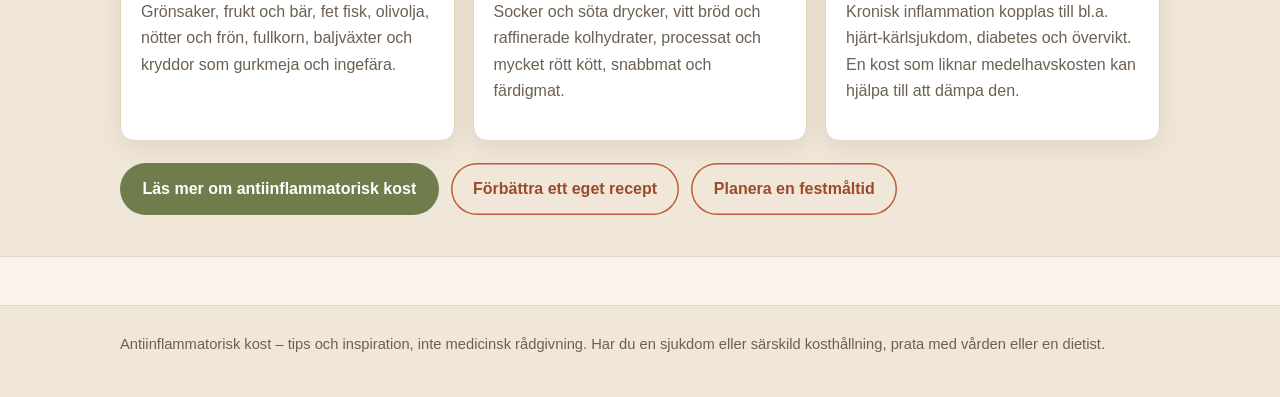
==== commit 8054fda1: "Lägg till "Festmåltid" + förrätt/efterrätt-måltider + fest-mood - Nya måltidstyper Förrätt/Efterrätt" ====
--- a/index.html
+++ b/index.html
@@ -85,6 +85,7 @@
       <div class="btn-row">
         <a class="btn btn-secondary" href="om-kosten.html">Läs mer om antiinflammatorisk kost</a>
         <a class="btn btn-ghost" href="forbattra.html">Förbättra ett eget recept</a>
+        <a class="btn btn-ghost" href="festmaltid.html">Planera en festmåltid</a>
       </div>
     </div>
   </section>
--- a/css/style.css
+++ b/css/style.css
@@ -378,6 +378,8 @@
 .swap-arrow { color: var(--olive-dark); }
 .swap-to { font-weight: 600; color: var(--olive-dark); }
 .swap-why { color: var(--ink-soft); margin: .2rem 0 .7rem; font-size: .95rem; }
+.staple-card { border-left-color: var(--terracotta); }
+.staple-card .swap-head strong { color: var(--terracotta-dark); }
 
 .tip-list { display: flex; flex-direction: column; gap: .5rem; margin-bottom: 1rem; }
 .tip-row { display: flex; gap: .8rem; align-items: baseline; flex-wrap: wrap; }
@@ -407,6 +409,18 @@
 .leftover-note { margin: 0; color: var(--olive-dark); font-style: italic; }
 .slot-actions { gap: .35rem; margin-top: .15rem; }
 .slot-actions .btn { padding: .3rem .65rem; font-size: .82rem; }
+
+/* ---------- Festmåltid ---------- */
+.fm-menu {
+  display: grid; gap: 1rem; margin: 1.6rem 0;
+  grid-template-columns: repeat(auto-fit, minmax(280px, 1fr));
+}
+.course-card { border-top: 4px solid var(--terracotta); }
+.course-label {
+  font-family: var(--serif); text-transform: uppercase; letter-spacing: .08em;
+  font-size: .82rem; font-weight: 700; color: var(--terracotta-dark); margin-bottom: .2rem;
+}
+.course-card h3 { margin-top: 0; }
 
 /* ---------- Utskrift ---------- */
 @media print {
@@ -415,8 +429,9 @@
   body { background: #fff; color: #000; }
   .section { padding: 0; }
   .card { box-shadow: none; border: 1px solid #bbb; break-inside: avoid; }
-  .card-grid, .week-grid { display: block; }
-  .card, .day-card { margin-bottom: .8rem; break-inside: avoid; box-shadow: none; border: 1px solid #bbb; background: #fff; }
+  .card-grid, .week-grid, .fm-menu { display: block; }
+  .card, .day-card, .course-card { margin-bottom: .8rem; break-inside: avoid; box-shadow: none; border: 1px solid #bbb; background: #fff; }
+  .course-card { border-top: 3px solid #bbb; }
   .ingr-amt, .shop-name { color: #000; }
   a { color: #000; text-decoration: none; }
 }
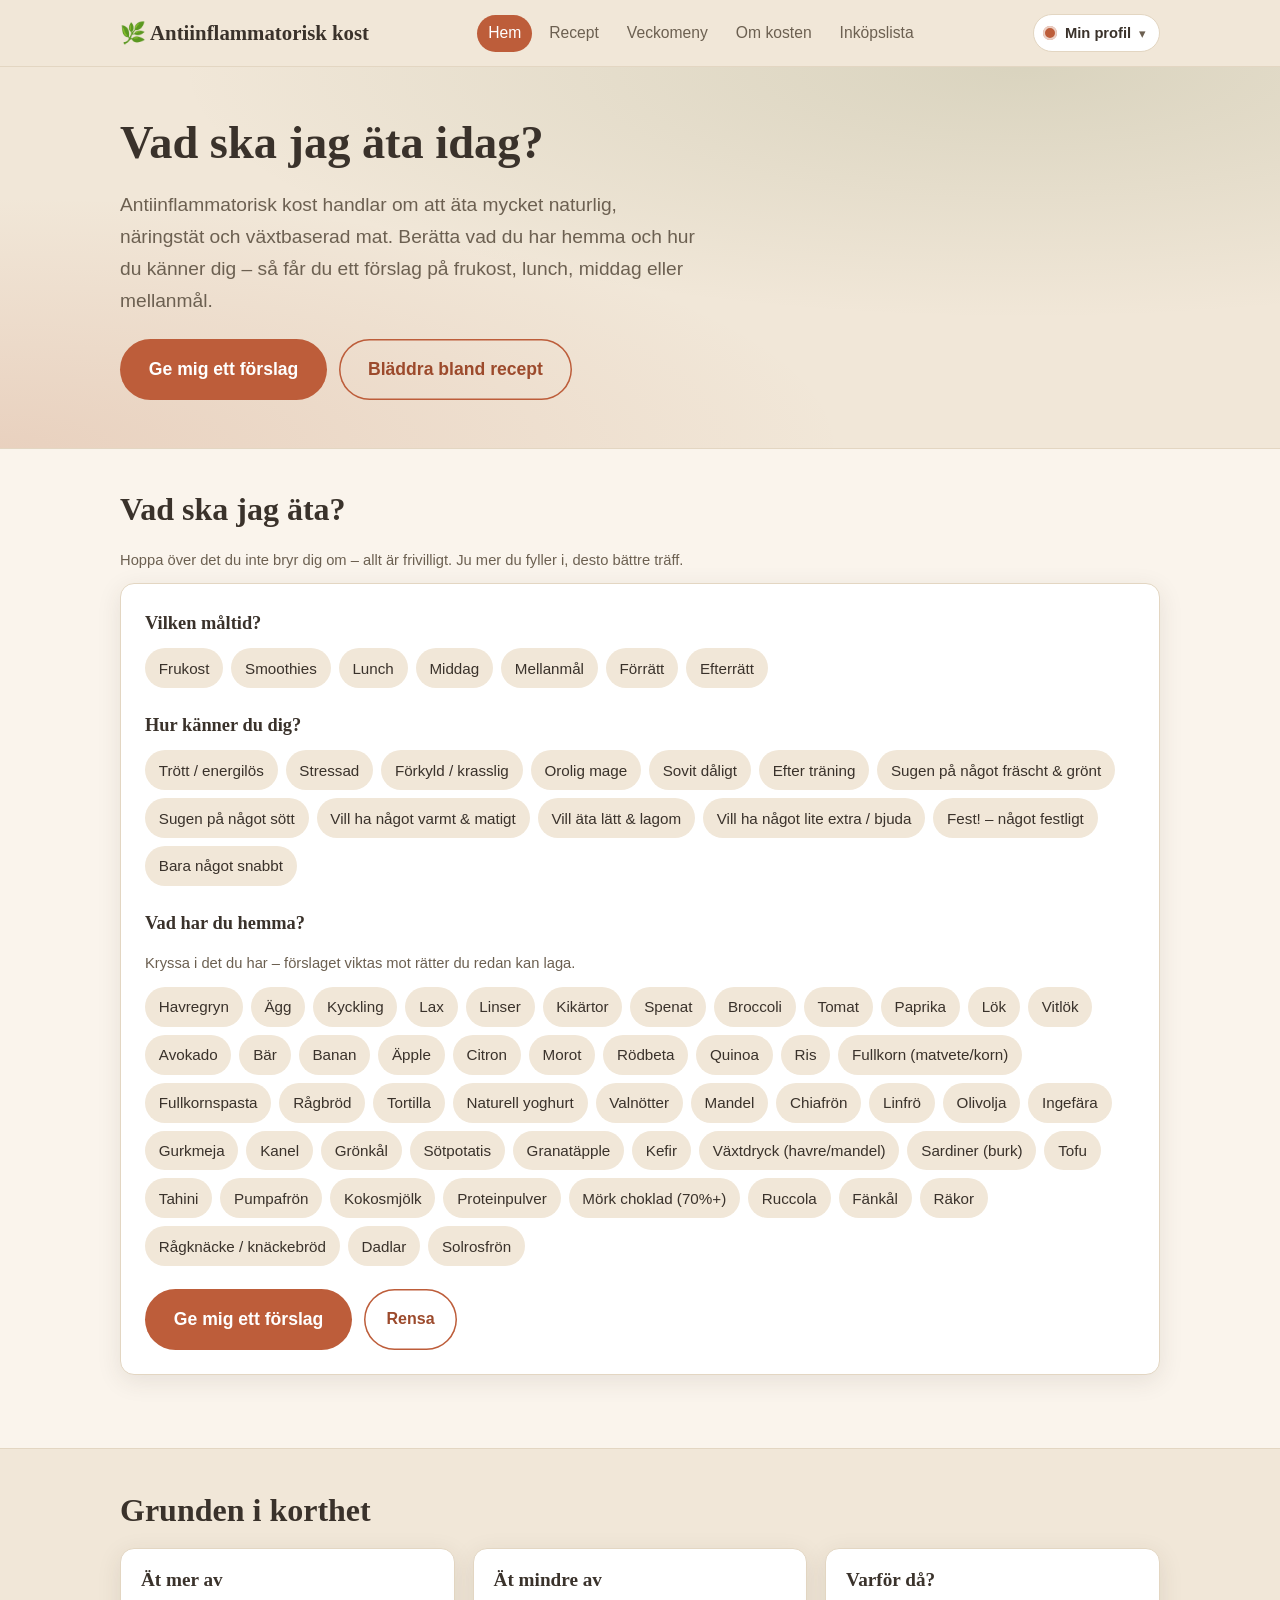
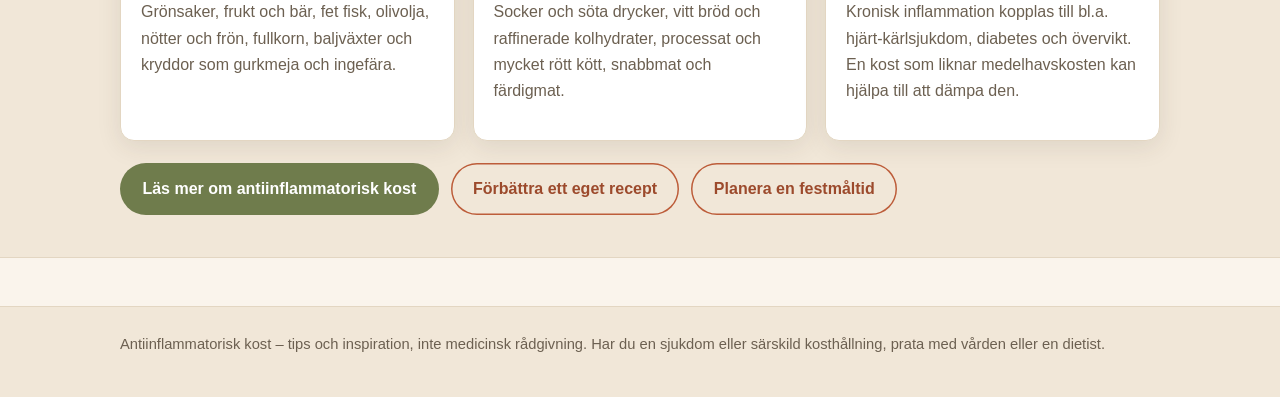
==== commit 67c3cced: "Lokala profiler – flera personer i samma webbläsare med varsin privat data Inga externa tjänster. Re" ====
--- a/index.html
+++ b/index.html
@@ -97,11 +97,13 @@
   </footer>
 
   <script src="data/recept.js"></script>
+  <script src="js/profiles.js"></script>
   <script src="js/labels.js"></script>
   <script src="js/ui.js"></script>
   <script src="js/store.js"></script>
   <script src="js/myrecipes.js"></script>
   <script src="js/forslag.js"></script>
+  <script src="js/profiles-ui.js"></script>
   <script>window.markNav("hem");</script>
 </body>
 </html>
--- a/css/style.css
+++ b/css/style.css
@@ -66,6 +66,71 @@
 .site-nav a:hover { background: rgba(189, 93, 58, 0.10); color: var(--terracotta-dark); }
 .site-nav a.active { background: var(--terracotta); color: #fff; }
 
+/* ---------- Profilväljare ---------- */
+.profile-switcher { position: relative; display: inline-flex; align-items: center; flex: 0 0 auto; }
+.profile-trigger {
+  display: inline-flex; align-items: center; gap: .5rem;
+  background: var(--surface); border: 1px solid var(--line); border-radius: 999px;
+  padding: .35rem .8rem .35rem .55rem; font: inherit; cursor: pointer; color: var(--ink);
+}
+.profile-trigger:hover { background: #fff; border-color: var(--terracotta); }
+.profile-dot {
+  width: .9rem; height: .9rem; border-radius: 999px;
+  background: var(--olive); display: inline-block; flex: 0 0 auto; box-shadow: inset 0 0 0 2px rgba(255,255,255,.7);
+}
+.profile-dot.terracotta { background: var(--terracotta); }
+.profile-dot.olive      { background: var(--olive); }
+.profile-dot.blue       { background: #5a85a8; }
+.profile-dot.pink       { background: #d28aa5; }
+.profile-dot.amber      { background: #d4a64e; }
+.profile-dot.purple     { background: #8a6aa8; }
+.profile-name { font-weight: 600; font-size: .92rem; max-width: 10rem; overflow: hidden; text-overflow: ellipsis; white-space: nowrap; }
+.profile-chev { color: var(--ink-soft); font-size: .8rem; }
+
+.profile-menu {
+  position: absolute; right: 0; top: calc(100% + .35rem);
+  background: var(--surface); border: 1px solid var(--line); border-radius: 12px;
+  box-shadow: 0 12px 32px rgba(58,50,43,.22);
+  min-width: 240px; padding: .35rem; z-index: 50;
+  display: flex; flex-direction: column;
+}
+.profile-menu.hidden { display: none; }
+.profile-menu-item {
+  display: flex; align-items: center; gap: .55rem;
+  padding: .55rem .7rem; border-radius: 8px; border: none; background: transparent;
+  cursor: pointer; font: inherit; color: var(--ink); text-decoration: none; text-align: left; width: 100%;
+}
+.profile-menu-item:hover, .profile-menu-item:focus { background: var(--surface-2); outline: none; }
+.profile-menu-item.current { font-weight: 600; }
+.profile-menu-item .check { margin-left: auto; color: var(--olive-dark); }
+.profile-menu-name { flex: 1; min-width: 0; overflow: hidden; text-overflow: ellipsis; white-space: nowrap; }
+.profile-lock { font-size: .85rem; opacity: .7; }
+.profile-menu-sep { height: 1px; background: var(--line); margin: .35rem 0; }
+@media (max-width: 520px) {
+  .profile-trigger .profile-name { max-width: 6rem; }
+}
+
+/* "Hantera profiler"-sidan */
+.profile-card {
+  background: var(--surface); border: 1px solid var(--line); border-radius: var(--radius);
+  box-shadow: var(--shadow); padding: 1rem 1.2rem; margin-bottom: .8rem;
+  display: flex; align-items: center; gap: 1rem; flex-wrap: wrap;
+}
+.profile-card .profile-dot { width: 1.4rem; height: 1.4rem; }
+.profile-card .profile-card-name { font-family: var(--serif); font-size: 1.1rem; font-weight: 600; flex: 1 1 8rem; }
+.profile-card .profile-card-tag { background: var(--terracotta); color: #fff; padding: .15rem .55rem; border-radius: 999px; font-size: .78rem; }
+.profile-card .profile-card-actions { display: flex; gap: .4rem; flex-wrap: wrap; }
+.profile-card .profile-card-actions .btn { padding: .35rem .8rem; font-size: .85rem; }
+.color-swatches { display: flex; gap: .3rem; flex-wrap: wrap; align-items: center; }
+.color-swatch {
+  width: 1.4rem; height: 1.4rem; border-radius: 999px; border: 2px solid transparent;
+  cursor: pointer; padding: 0; background-clip: padding-box;
+}
+.color-swatch.selected { border-color: var(--ink); }
+
+/* Don't print the profile-switcher */
+@media print { .profile-switcher { display: none !important; } }
+
 /* ---------- Hero ---------- */
 .hero {
   background:
@@ -294,6 +359,7 @@
 
 /* ---------- Småsaker ---------- */
 .hidden { display: none !important; }
+.print-only { display: none; }
 .center { text-align: center; }
 .mt-0 { margin-top: 0; }
 .disclaimer { font-size: .85rem; color: var(--ink-soft); }
@@ -406,6 +472,51 @@
 }
 .meal-slot:first-of-type { border-top: none; padding-top: 0; }
 .meal-name { font-family: var(--serif); font-size: 1.02rem; }
+a.meal-name, a.meal-link {
+  color: var(--ink); text-decoration: underline dotted; text-underline-offset: 3px;
+  cursor: pointer; display: inline-block;
+}
+a.meal-name:hover, a.meal-link:hover { color: var(--terracotta-dark); text-decoration-style: solid; }
+
+/* Modal (Välj-själv-dialog) */
+.modal-backdrop {
+  position: fixed; inset: 0; background: rgba(58, 50, 43, 0.5);
+  display: flex; align-items: center; justify-content: center;
+  z-index: 100; padding: 1rem;
+}
+.modal {
+  background: var(--surface); border-radius: var(--radius);
+  max-width: 560px; width: 100%; max-height: 85vh;
+  display: flex; flex-direction: column; overflow: hidden;
+  box-shadow: 0 18px 50px rgba(58, 50, 43, .25);
+}
+.modal-head {
+  display: flex; align-items: center; justify-content: space-between;
+  gap: .8rem; padding: 1rem 1.2rem; border-bottom: 1px solid var(--line);
+}
+.modal-head h3 { margin: 0; font-size: 1.15rem; }
+.modal-close {
+  border: none; background: var(--surface-2); color: var(--ink-soft);
+  width: 2rem; height: 2rem; border-radius: 999px; font-size: 1.4rem; line-height: 1;
+  cursor: pointer; flex: 0 0 auto;
+}
+.modal-close:hover { background: #f3ddd3; color: var(--terracotta-dark); }
+.modal-search { padding: .8rem 1.2rem; border-bottom: 1px solid var(--line); }
+.modal-search input {
+  width: 100%; font: inherit; padding: .55rem .75rem;
+  border: 1px solid var(--line); border-radius: 10px; background: var(--bg); color: var(--ink);
+}
+.modal-body { padding: 0; overflow-y: auto; }
+.pick-list { list-style: none; padding: 0; margin: 0; }
+.pick-list .help { padding: 1rem 1.2rem; }
+.pick-item {
+  width: 100%; text-align: left; background: transparent; border: none;
+  border-bottom: 1px solid var(--line); padding: .8rem 1.2rem; cursor: pointer;
+  display: flex; flex-direction: column; gap: .3rem; font: inherit; color: var(--ink);
+}
+.pick-item:hover, .pick-item:focus { background: var(--surface-2); outline: none; }
+.pick-name { font-family: var(--serif); font-size: 1.05rem; font-weight: 600; }
+.pick-usage { color: var(--ink-soft); font-style: italic; font-size: .85rem; }
 .leftover-note { margin: 0; color: var(--olive-dark); font-style: italic; }
 .slot-actions { gap: .35rem; margin-top: .15rem; }
 .slot-actions .btn { padding: .3rem .65rem; font-size: .82rem; }
@@ -425,7 +536,8 @@
 /* ---------- Utskrift ---------- */
 @media print {
   .site-header, .site-footer, .hero, .cartbar, .no-print,
-  .cart-toggle, .stepper, details summary { display: none !important; }
+  .cart-toggle, .stepper, details summary, .modal-backdrop { display: none !important; }
+  .print-only { display: block; }
   body { background: #fff; color: #000; }
   .section { padding: 0; }
   .card { box-shadow: none; border: 1px solid #bbb; break-inside: avoid; }
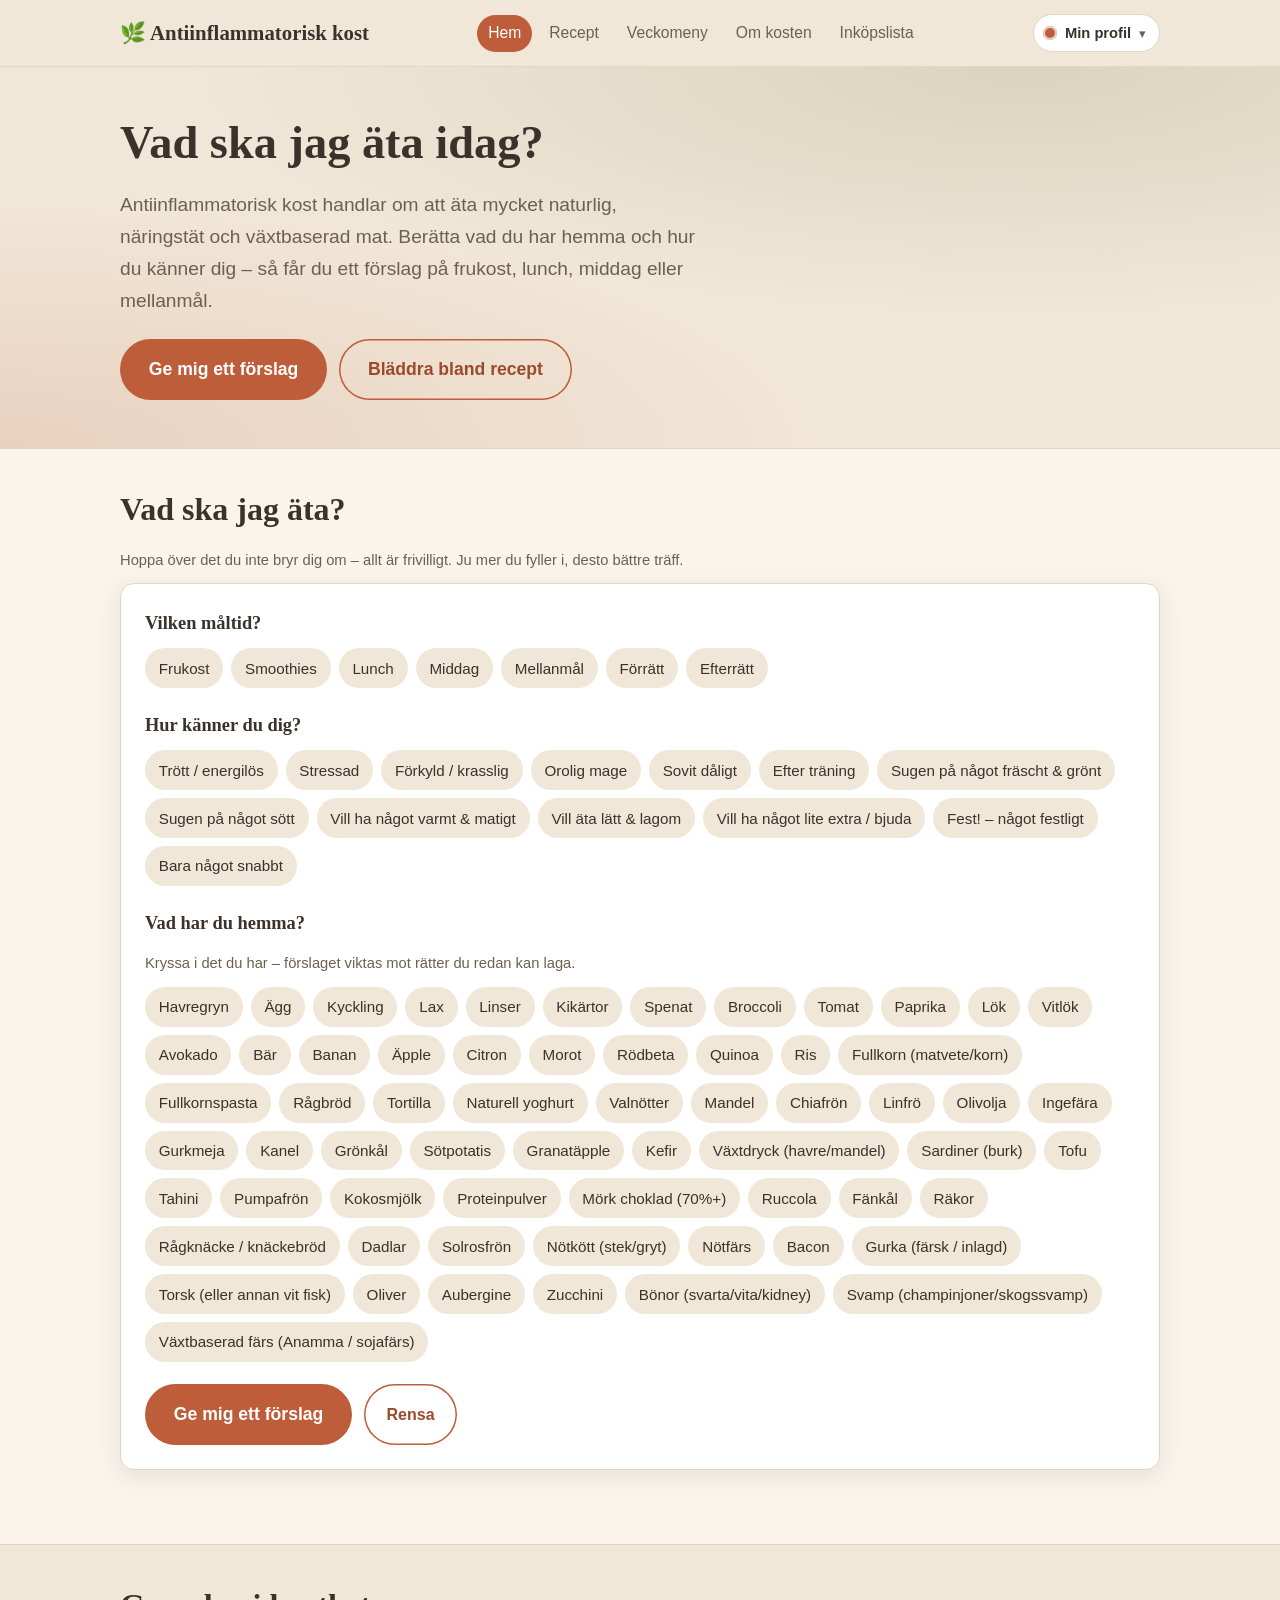
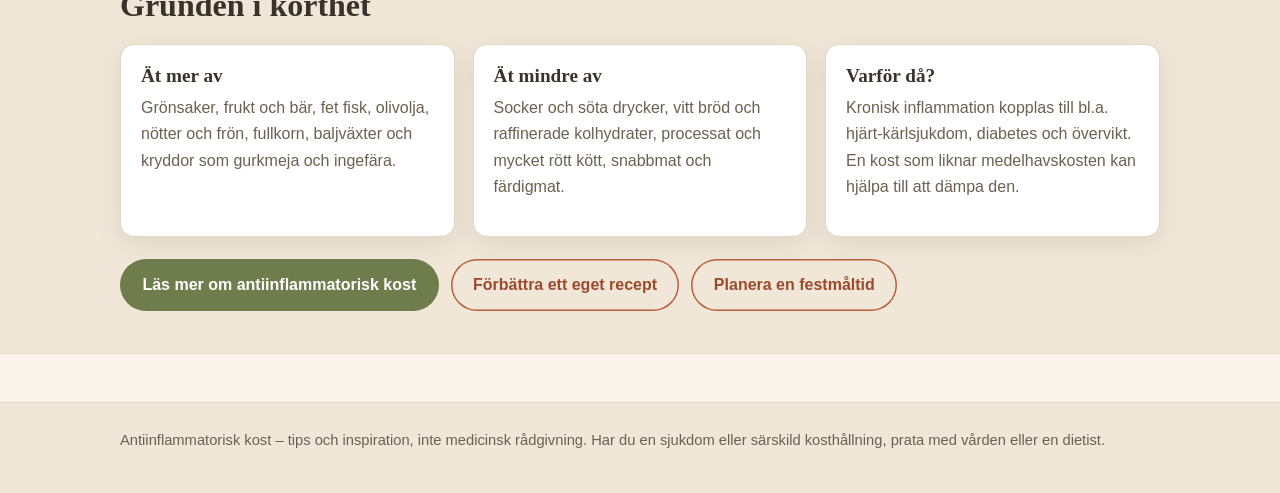
==== commit ca673390: "Prestanda: cacha localStorage-läsningar, fixa lyssnarläcka, defer-laddade skript - Cart/MyRecipes ca" ====
--- a/index.html
+++ b/index.html
@@ -6,6 +6,15 @@
   <title>Antiinflammatorisk kost – tips på frukost, lunch, middag & mellanmål</title>
   <meta name="description" content="Kort fakta om antiinflammatorisk mat plus snabba förslag på vad du ska äta utifrån vad du har hemma och hur du känner dig.">
   <link rel="stylesheet" href="css/style.css">
+  <script defer src="data/recept.js"></script>
+  <script defer src="js/profiles.js"></script>
+  <script defer src="js/labels.js"></script>
+  <script defer src="js/ui.js"></script>
+  <script defer src="js/store.js"></script>
+  <script defer src="js/myrecipes.js"></script>
+  <script defer src="js/forslag.js"></script>
+  <script defer src="js/profiles-ui.js"></script>
+  <script>document.addEventListener("DOMContentLoaded", function () { window.markNav("hem"); });</script>
 </head>
 <body>
 
@@ -96,14 +105,5 @@
     </div>
   </footer>
 
-  <script src="data/recept.js"></script>
-  <script src="js/profiles.js"></script>
-  <script src="js/labels.js"></script>
-  <script src="js/ui.js"></script>
-  <script src="js/store.js"></script>
-  <script src="js/myrecipes.js"></script>
-  <script src="js/forslag.js"></script>
-  <script src="js/profiles-ui.js"></script>
-  <script>window.markNav("hem");</script>
 </body>
 </html>
--- a/css/style.css
+++ b/css/style.css
@@ -220,6 +220,13 @@
 .filterbar { display: flex; flex-wrap: wrap; gap: 1.4rem; align-items: flex-start; margin-bottom: 1.6rem; }
 .filterbar .group { display: flex; flex-direction: column; gap: .4rem; }
 .filterbar .group > span { font-size: .82rem; text-transform: uppercase; letter-spacing: .06em; color: var(--ink-soft); }
+.filterbar .group-search { flex: 1 1 18rem; min-width: 14rem; }
+.filterbar .group-search input[type="search"] {
+  width: 100%; font: inherit; padding: .5rem .8rem;
+  border: 1px solid var(--line); border-radius: 999px;
+  background: var(--surface); color: var(--ink);
+}
+.filterbar .group-search input[type="search"]:focus { outline: 2px solid var(--terracotta); outline-offset: 1px; }
 .count { color: var(--ink-soft); margin-bottom: 1rem; }
 
 /* ---------- Fakta-sida ---------- */
@@ -389,12 +396,12 @@
 .fb-field { display: flex; flex-direction: column; gap: .35rem; }
 .fb-field > span { font-size: .9rem; color: var(--ink-soft); }
 .fb-field.fb-wide { grid-column: 1 / -1; }
-.fb-block input[type="text"], .fb-block input[type="number"], .fb-block textarea, .fb-skicka-text {
+.fb-block input[type="text"], .fb-block input[type="number"], .fb-block textarea {
   font: inherit; padding: .55rem .7rem; border: 1px solid var(--line); border-radius: 10px;
   background: var(--bg); color: var(--ink); width: 100%;
 }
-.fb-block textarea, .fb-skicka-text { resize: vertical; }
-.fb-block input:focus, .fb-block textarea:focus, .fb-skicka-text:focus { outline: 2px solid var(--terracotta); outline-offset: 1px; }
+.fb-block textarea { resize: vertical; }
+.fb-block input:focus, .fb-block textarea:focus { outline: 2px solid var(--terracotta); outline-offset: 1px; }
 
 /* ingrediensrader */
 .ingr-rows { display: flex; flex-direction: column; gap: .6rem; }
@@ -452,8 +459,6 @@
 .tip-row .btn { white-space: nowrap; }
 .tip-txt { color: var(--ink-soft); font-size: .95rem; }
 
-.fb-skicka-text { margin-top: 1rem; font-size: .9rem; }
-
 /* ---------- Veckomeny ---------- */
 .week-grid {
   display: grid; gap: .8rem; margin: 1.6rem 0;
@@ -520,6 +525,11 @@
 .leftover-note { margin: 0; color: var(--olive-dark); font-style: italic; }
 .slot-actions { gap: .35rem; margin-top: .15rem; }
 .slot-actions .btn { padding: .3rem .65rem; font-size: .82rem; }
+.slot-extras { gap: .35rem; margin-top: .15rem; }
+.slot-extras .btn { padding: .2rem .55rem; font-size: .76rem; opacity: .85; }
+.slot-extras .btn:hover { opacity: 1; }
+.meal-name-freetext { font-family: var(--serif); font-style: italic; color: var(--ink); font-size: 1.02rem; }
+.meal-name-freetext::before { content: "✏️ "; opacity: .8; }
 
 /* ---------- Festmåltid ---------- */
 .fm-menu {
